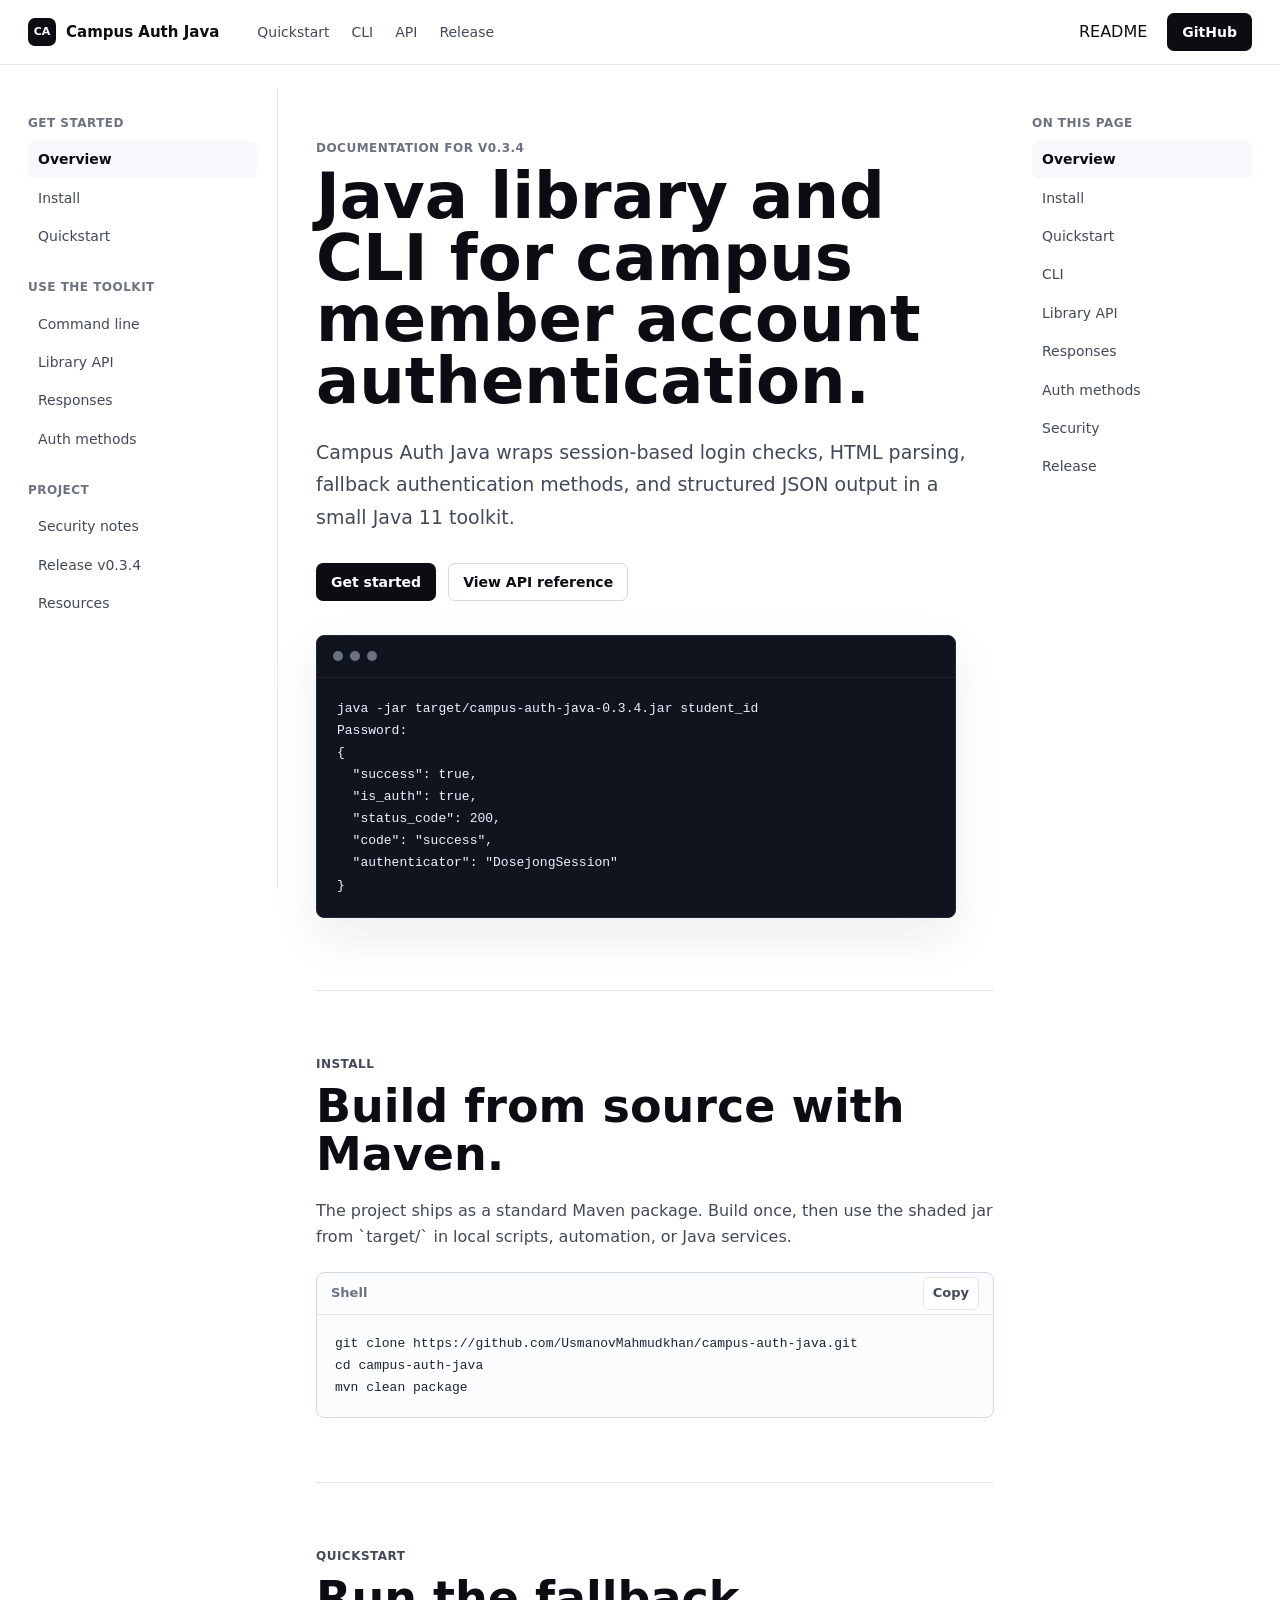
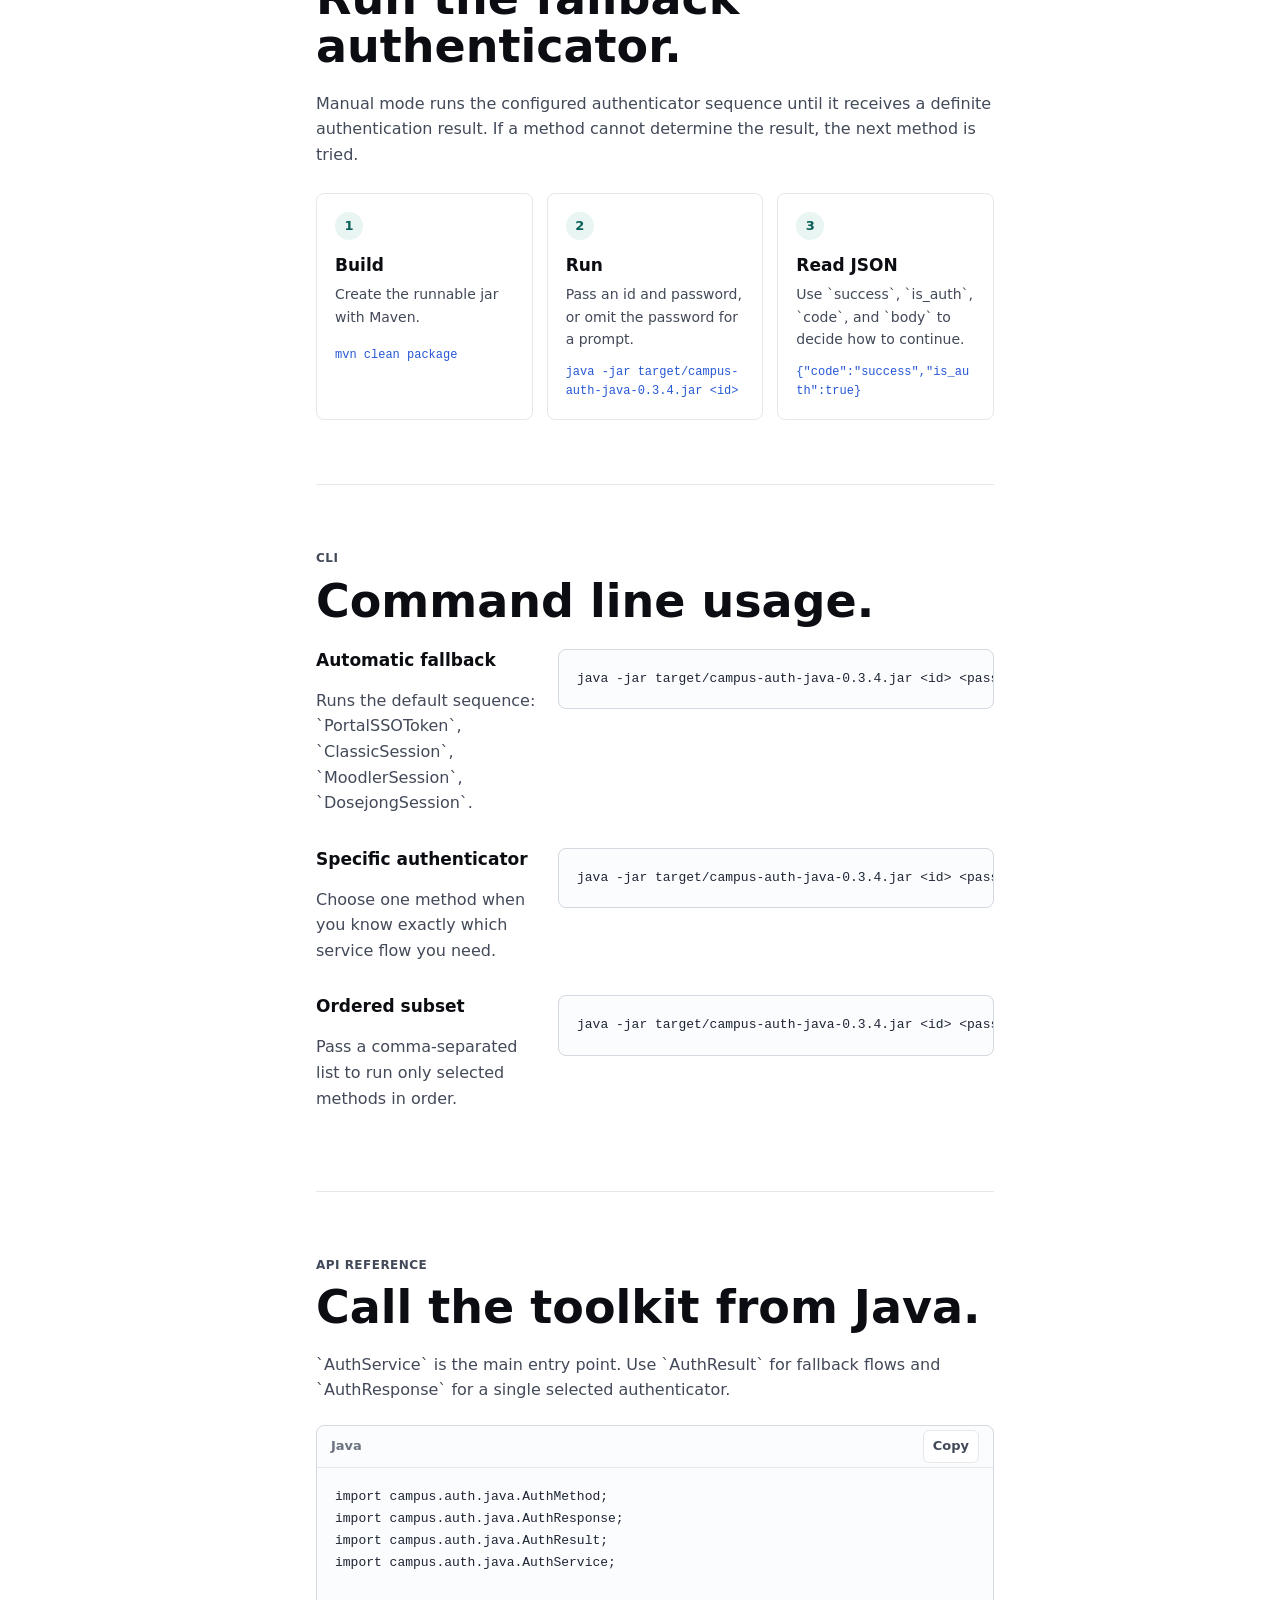
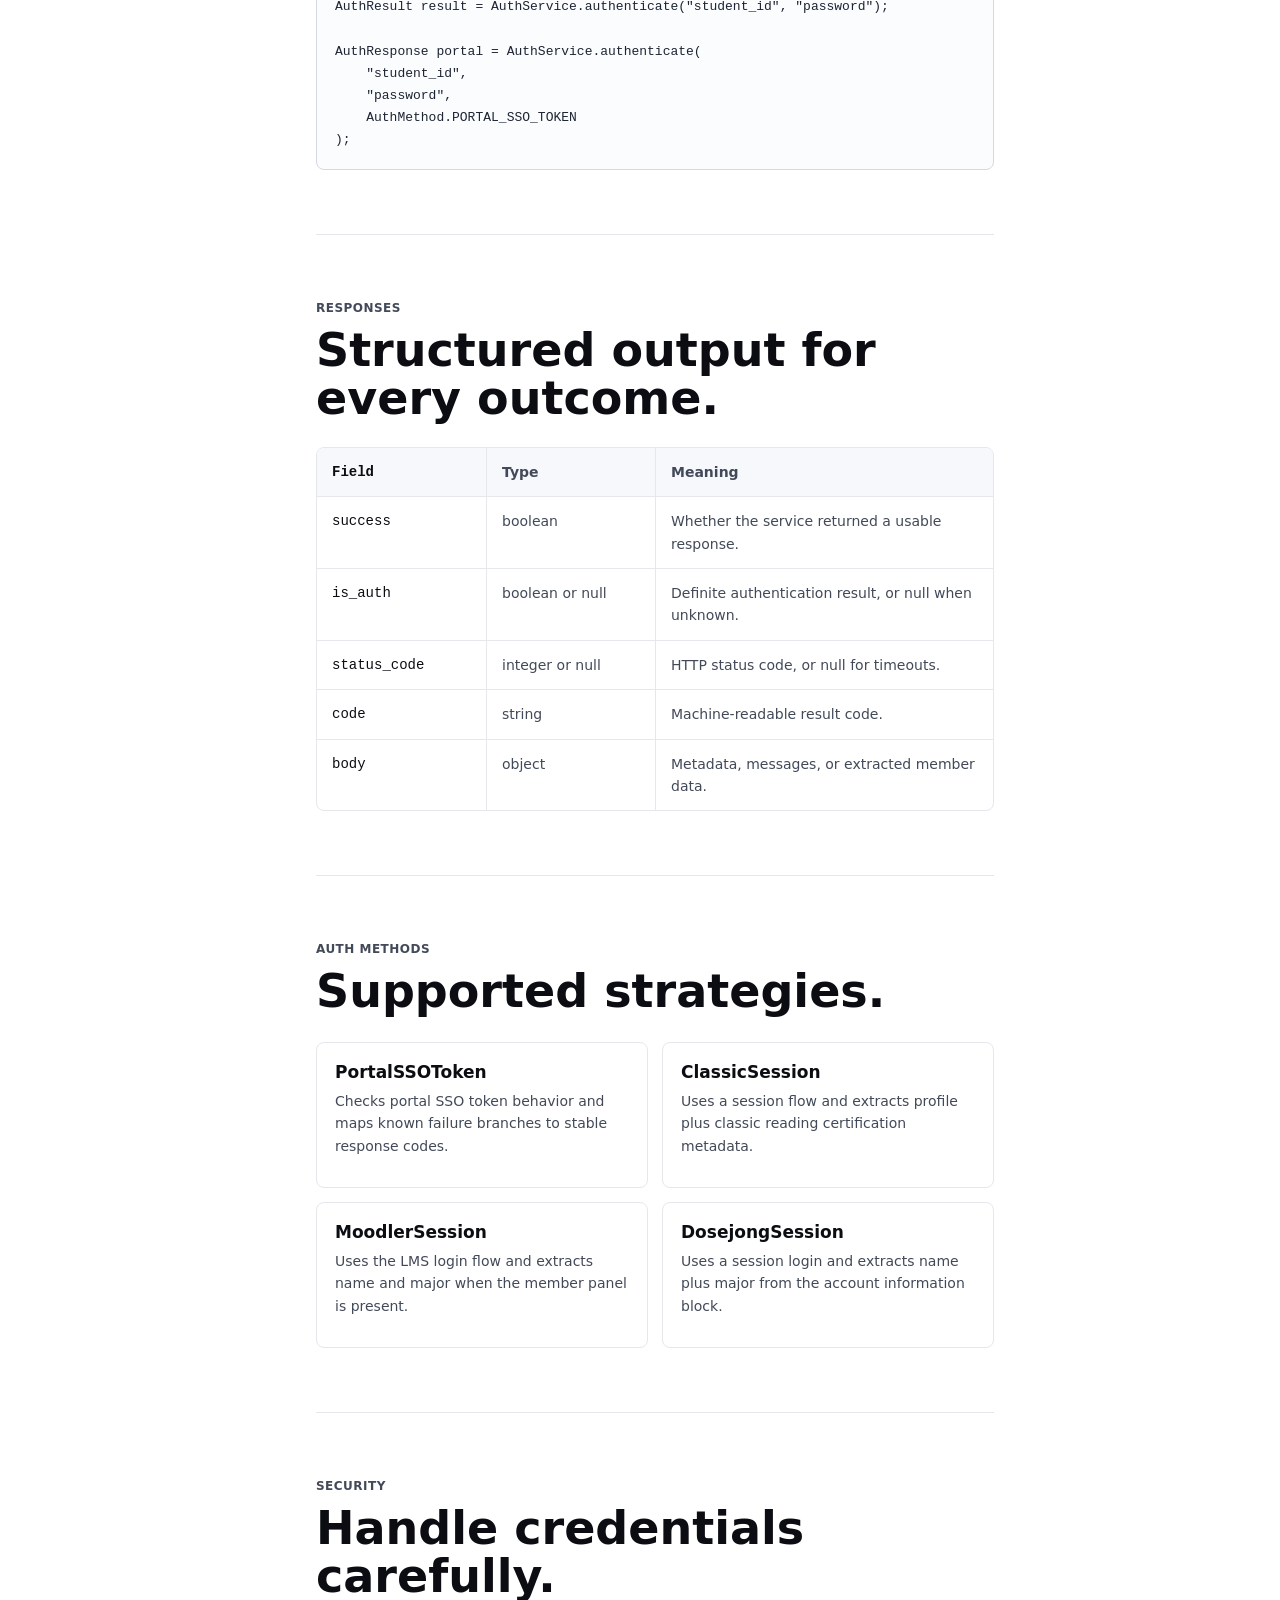
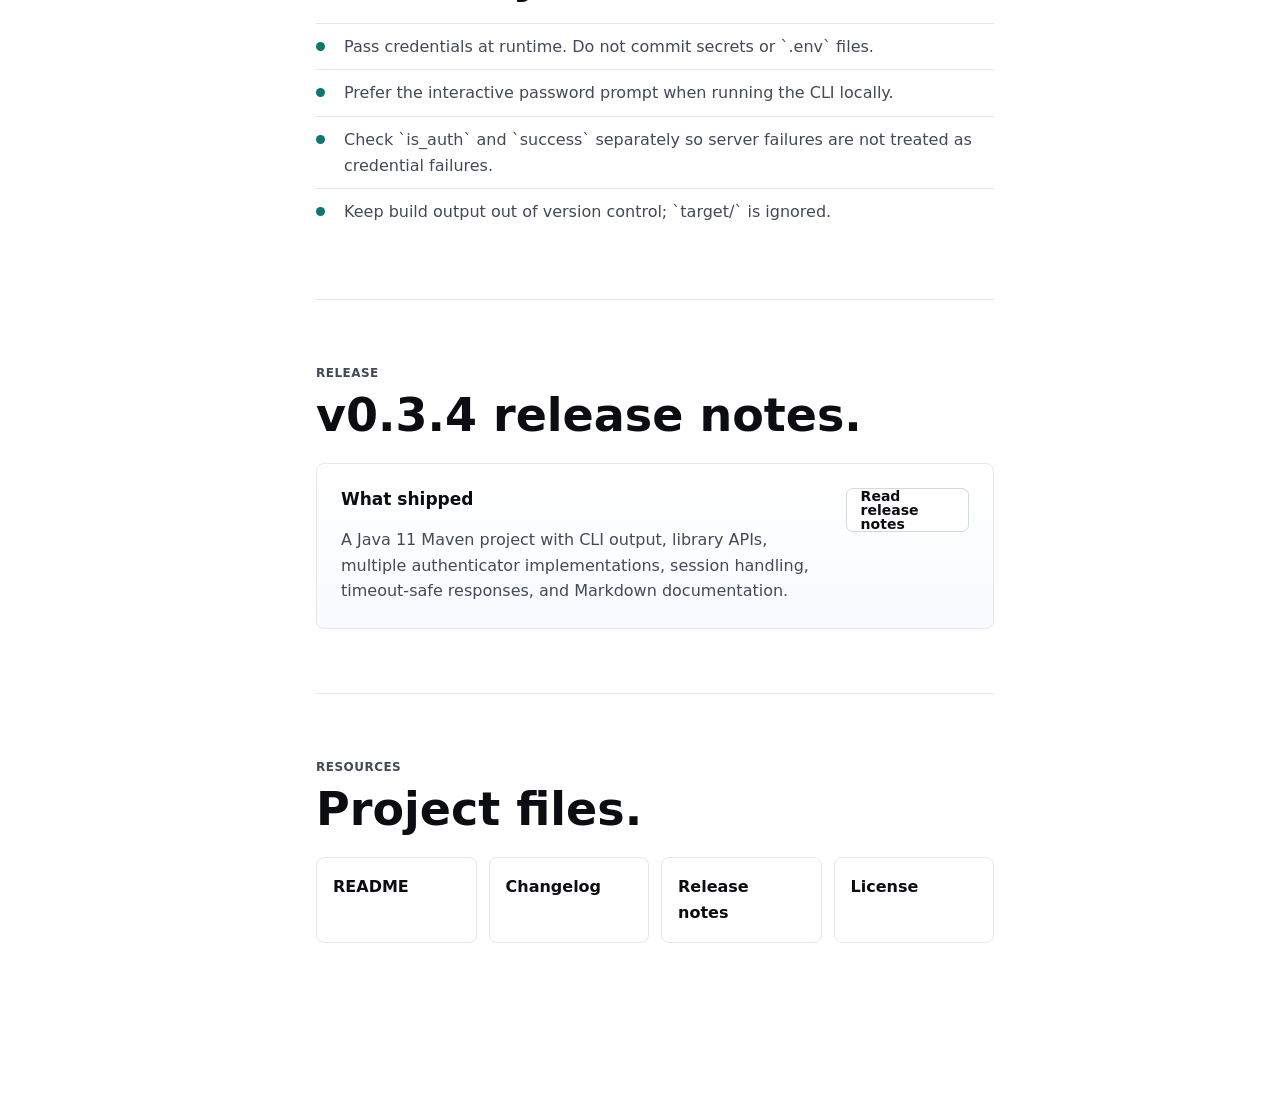
==== docs/index.html @ 99cfa7b7 "Add production documentation website" ====
<!doctype html>
<html lang="en">
  <head>
    <meta charset="utf-8" />
    <meta name="viewport" content="width=device-width, initial-scale=1" />
    <title>Campus Auth Java Documentation</title>
    <meta
      name="description"
      content="Production documentation for Campus Auth Java, a Java library and CLI for campus member account authentication."
    />
    <meta name="theme-color" content="#ffffff" />
    <link rel="icon" href="./assets/favicon.svg" type="image/svg+xml" />
    <link rel="preload" href="./styles.css" as="style" />
    <link rel="stylesheet" href="./styles.css" />
  </head>
  <body>
    <a class="skip-link" href="#main">Skip to content</a>

    <header class="topbar">
      <div class="topbar__inner">
        <a class="brand" href="#overview" aria-label="Campus Auth Java home">
          <span class="brand__mark" aria-hidden="true">CA</span>
          <span class="brand__text">Campus Auth Java</span>
        </a>

        <nav class="topnav" aria-label="Primary navigation">
          <a href="#quickstart">Quickstart</a>
          <a href="#cli">CLI</a>
          <a href="#library-api">API</a>
          <a href="#release">Release</a>
        </nav>

        <div class="topbar__actions">
          <a class="ghost-link" href="../README.md">README</a>
          <a class="button button--dark" href="https://github.com/UsmanovMahmudkhan/campus-auth-java">GitHub</a>
          <button class="menu-button" type="button" aria-expanded="false" aria-controls="sidebar">
            <span></span>
            <span></span>
            <span></span>
            <span class="sr-only">Toggle navigation</span>
          </button>
        </div>
      </div>
    </header>

    <div class="docs-shell">
      <aside class="sidebar" id="sidebar" aria-label="Documentation navigation">
        <div class="sidebar__section">
          <p class="sidebar__label">Get started</p>
          <a href="#overview">Overview</a>
          <a href="#install">Install</a>
          <a href="#quickstart">Quickstart</a>
        </div>
        <div class="sidebar__section">
          <p class="sidebar__label">Use the toolkit</p>
          <a href="#cli">Command line</a>
          <a href="#library-api">Library API</a>
          <a href="#responses">Responses</a>
          <a href="#auth-methods">Auth methods</a>
        </div>
        <div class="sidebar__section">
          <p class="sidebar__label">Project</p>
          <a href="#security">Security notes</a>
          <a href="#release">Release v0.3.4</a>
          <a href="#resources">Resources</a>
        </div>
      </aside>

      <main class="content" id="main">
        <section class="hero-section" id="overview">
          <div class="hero-section__copy">
            <p class="version-line">Documentation for v0.3.4</p>
            <h1>Java library and CLI for campus member account authentication.</h1>
            <p class="lead">
              Campus Auth Java wraps session-based login checks, HTML parsing, fallback authentication
              methods, and structured JSON output in a small Java 11 toolkit.
            </p>
            <div class="hero-section__actions" aria-label="Primary actions">
              <a class="button button--dark" href="#quickstart">Get started</a>
              <a class="button button--light" href="#library-api">View API reference</a>
            </div>
          </div>

          <div class="terminal-preview" aria-label="Example command output">
            <div class="terminal-preview__chrome">
              <span></span>
              <span></span>
              <span></span>
            </div>
            <pre><code>java -jar target/campus-auth-java-0.3.4.jar student_id
Password:
{
  "success": true,
  "is_auth": true,
  "status_code": 200,
  "code": "success",
  "authenticator": "DosejongSession"
}</code></pre>
          </div>
        </section>

        <section class="section" id="install">
          <div class="section__heading">
            <p class="section__kicker">Install</p>
            <h2>Build from source with Maven.</h2>
          </div>
          <p>
            The project ships as a standard Maven package. Build once, then use the shaded jar from
            `target/` in local scripts, automation, or Java services.
          </p>
          <div class="code-block">
            <div class="code-block__header">
              <span>Shell</span>
              <button type="button" data-copy="git clone https://github.com/UsmanovMahmudkhan/campus-auth-java.git&#10;cd campus-auth-java&#10;mvn clean package">Copy</button>
            </div>
            <pre><code>git clone https://github.com/UsmanovMahmudkhan/campus-auth-java.git
cd campus-auth-java
mvn clean package</code></pre>
          </div>
        </section>

        <section class="section" id="quickstart">
          <div class="section__heading">
            <p class="section__kicker">Quickstart</p>
            <h2>Run the fallback authenticator.</h2>
          </div>
          <p>
            Manual mode runs the configured authenticator sequence until it receives a definite
            authentication result. If a method cannot determine the result, the next method is tried.
          </p>
          <div class="steps">
            <article>
              <span>1</span>
              <h3>Build</h3>
              <p>Create the runnable jar with Maven.</p>
              <code>mvn clean package</code>
            </article>
            <article>
              <span>2</span>
              <h3>Run</h3>
              <p>Pass an id and password, or omit the password for a prompt.</p>
              <code>java -jar target/campus-auth-java-0.3.4.jar &lt;id&gt;</code>
            </article>
            <article>
              <span>3</span>
              <h3>Read JSON</h3>
              <p>Use `success`, `is_auth`, `code`, and `body` to decide how to continue.</p>
              <code>{"code":"success","is_auth":true}</code>
            </article>
          </div>
        </section>

        <section class="section" id="cli">
          <div class="section__heading">
            <p class="section__kicker">CLI</p>
            <h2>Command line usage.</h2>
          </div>
          <div class="api-grid">
            <div>
              <h3>Automatic fallback</h3>
              <p>Runs the default sequence: `PortalSSOToken`, `ClassicSession`, `MoodlerSession`, `DosejongSession`.</p>
            </div>
            <div class="code-block code-block--compact">
              <pre><code>java -jar target/campus-auth-java-0.3.4.jar &lt;id&gt; &lt;password&gt;</code></pre>
            </div>
            <div>
              <h3>Specific authenticator</h3>
              <p>Choose one method when you know exactly which service flow you need.</p>
            </div>
            <div class="code-block code-block--compact">
              <pre><code>java -jar target/campus-auth-java-0.3.4.jar &lt;id&gt; &lt;password&gt; PortalSSOToken</code></pre>
            </div>
            <div>
              <h3>Ordered subset</h3>
              <p>Pass a comma-separated list to run only selected methods in order.</p>
            </div>
            <div class="code-block code-block--compact">
              <pre><code>java -jar target/campus-auth-java-0.3.4.jar &lt;id&gt; &lt;password&gt; PortalSSOToken,DosejongSession</code></pre>
            </div>
          </div>
        </section>

        <section class="section" id="library-api">
          <div class="section__heading">
            <p class="section__kicker">API reference</p>
            <h2>Call the toolkit from Java.</h2>
          </div>
          <p>
            `AuthService` is the main entry point. Use `AuthResult` for fallback flows and
            `AuthResponse` for a single selected authenticator.
          </p>
          <div class="code-block">
            <div class="code-block__header">
              <span>Java</span>
              <button type="button" data-copy='import campus.auth.java.AuthMethod;&#10;import campus.auth.java.AuthResponse;&#10;import campus.auth.java.AuthResult;&#10;import campus.auth.java.AuthService;&#10;&#10;AuthResult result = AuthService.authenticate("student_id", "password");&#10;&#10;AuthResponse portal = AuthService.authenticate(&#10;    "student_id",&#10;    "password",&#10;    AuthMethod.PORTAL_SSO_TOKEN&#10;);'>Copy</button>
            </div>
            <pre><code>import campus.auth.java.AuthMethod;
import campus.auth.java.AuthResponse;
import campus.auth.java.AuthResult;
import campus.auth.java.AuthService;

AuthResult result = AuthService.authenticate("student_id", "password");

AuthResponse portal = AuthService.authenticate(
    "student_id",
    "password",
    AuthMethod.PORTAL_SSO_TOKEN
);</code></pre>
          </div>
        </section>

        <section class="section" id="responses">
          <div class="section__heading">
            <p class="section__kicker">Responses</p>
            <h2>Structured output for every outcome.</h2>
          </div>
          <div class="response-table" role="table" aria-label="Response fields">
            <div role="row">
              <span role="columnheader">Field</span>
              <span role="columnheader">Type</span>
              <span role="columnheader">Meaning</span>
            </div>
            <div role="row">
              <span role="cell">success</span>
              <span role="cell">boolean</span>
              <span role="cell">Whether the service returned a usable response.</span>
            </div>
            <div role="row">
              <span role="cell">is_auth</span>
              <span role="cell">boolean or null</span>
              <span role="cell">Definite authentication result, or null when unknown.</span>
            </div>
            <div role="row">
              <span role="cell">status_code</span>
              <span role="cell">integer or null</span>
              <span role="cell">HTTP status code, or null for timeouts.</span>
            </div>
            <div role="row">
              <span role="cell">code</span>
              <span role="cell">string</span>
              <span role="cell">Machine-readable result code.</span>
            </div>
            <div role="row">
              <span role="cell">body</span>
              <span role="cell">object</span>
              <span role="cell">Metadata, messages, or extracted member data.</span>
            </div>
          </div>
        </section>

        <section class="section" id="auth-methods">
          <div class="section__heading">
            <p class="section__kicker">Auth methods</p>
            <h2>Supported strategies.</h2>
          </div>
          <div class="method-list">
            <article>
              <h3>PortalSSOToken</h3>
              <p>Checks portal SSO token behavior and maps known failure branches to stable response codes.</p>
            </article>
            <article>
              <h3>ClassicSession</h3>
              <p>Uses a session flow and extracts profile plus classic reading certification metadata.</p>
            </article>
            <article>
              <h3>MoodlerSession</h3>
              <p>Uses the LMS login flow and extracts name and major when the member panel is present.</p>
            </article>
            <article>
              <h3>DosejongSession</h3>
              <p>Uses a session login and extracts name plus major from the account information block.</p>
            </article>
          </div>
        </section>

        <section class="section" id="security">
          <div class="section__heading">
            <p class="section__kicker">Security</p>
            <h2>Handle credentials carefully.</h2>
          </div>
          <ul class="check-list">
            <li>Pass credentials at runtime. Do not commit secrets or `.env` files.</li>
            <li>Prefer the interactive password prompt when running the CLI locally.</li>
            <li>Check `is_auth` and `success` separately so server failures are not treated as credential failures.</li>
            <li>Keep build output out of version control; `target/` is ignored.</li>
          </ul>
        </section>

        <section class="section" id="release">
          <div class="section__heading">
            <p class="section__kicker">Release</p>
            <h2>v0.3.4 release notes.</h2>
          </div>
          <div class="release-panel">
            <div>
              <h3>What shipped</h3>
              <p>
                A Java 11 Maven project with CLI output, library APIs, multiple authenticator
                implementations, session handling, timeout-safe responses, and Markdown documentation.
              </p>
            </div>
            <a class="button button--light" href="../RELEASE_NOTES.md">Read release notes</a>
          </div>
        </section>

        <section class="section section--last" id="resources">
          <div class="section__heading">
            <p class="section__kicker">Resources</p>
            <h2>Project files.</h2>
          </div>
          <div class="resource-links">
            <a href="../README.md">README</a>
            <a href="../CHANGELOG.md">Changelog</a>
            <a href="../RELEASE_NOTES.md">Release notes</a>
            <a href="../LICENSE">License</a>
          </div>
        </section>
      </main>

      <aside class="toc" aria-label="On this page">
        <p>On this page</p>
        <a href="#overview">Overview</a>
        <a href="#install">Install</a>
        <a href="#quickstart">Quickstart</a>
        <a href="#cli">CLI</a>
        <a href="#library-api">Library API</a>
        <a href="#responses">Responses</a>
        <a href="#auth-methods">Auth methods</a>
        <a href="#security">Security</a>
        <a href="#release">Release</a>
      </aside>
    </div>

    <script src="./app.js" defer></script>
  </body>
</html>
---- docs/styles.css ----
:root {
  --bg: #ffffff;
  --surface: #ffffff;
  --surface-muted: #f7f8fb;
  --ink: #0b0d12;
  --ink-soft: #424958;
  --ink-muted: #6c7280;
  --line: #e5e7eb;
  --line-strong: #d4d8e0;
  --accent: #0f766e;
  --accent-strong: #0b5f59;
  --blue: #2557d6;
  --code-bg: #10141f;
  --code-ink: #eef3ff;
  --radius: 8px;
  --shadow: 0 18px 50px rgba(16, 24, 40, 0.08);
  --max: 1440px;
  color-scheme: light;
}

* {
  box-sizing: border-box;
}

html {
  scroll-behavior: smooth;
}

body {
  margin: 0;
  background: var(--bg);
  color: var(--ink);
  font-family: Inter, ui-sans-serif, system-ui, -apple-system, BlinkMacSystemFont, "Segoe UI", sans-serif;
  font-size: 16px;
  line-height: 1.6;
  text-rendering: optimizeLegibility;
}

a {
  color: inherit;
  text-decoration: none;
}

code,
pre {
  font-family: "SFMono-Regular", Consolas, "Liberation Mono", Menlo, monospace;
}

.skip-link {
  position: fixed;
  left: 16px;
  top: -48px;
  z-index: 100;
  background: var(--ink);
  color: #fff;
  padding: 8px 12px;
  border-radius: 6px;
  transition: top 0.2s ease;
}

.skip-link:focus {
  top: 16px;
}

.sr-only {
  position: absolute;
  width: 1px;
  height: 1px;
  padding: 0;
  margin: -1px;
  overflow: hidden;
  clip: rect(0, 0, 0, 0);
  white-space: nowrap;
  border: 0;
}

.topbar {
  position: sticky;
  top: 0;
  z-index: 30;
  background: rgba(255, 255, 255, 0.92);
  border-bottom: 1px solid var(--line);
  backdrop-filter: blur(18px);
}

.topbar__inner {
  max-width: var(--max);
  min-height: 64px;
  margin: 0 auto;
  padding: 0 28px;
  display: flex;
  align-items: center;
  gap: 28px;
}

.brand {
  display: inline-flex;
  align-items: center;
  gap: 10px;
  min-width: max-content;
  font-weight: 650;
}

.brand__mark {
  display: grid;
  place-items: center;
  width: 28px;
  height: 28px;
  border-radius: 7px;
  background: var(--ink);
  color: #fff;
  font-size: 11px;
  font-weight: 760;
}

.brand__text {
  font-size: 15px;
}

.topnav {
  display: flex;
  align-items: center;
  gap: 2px;
  color: var(--ink-soft);
  font-size: 14px;
  flex: 1;
}

.topnav a,
.ghost-link {
  padding: 8px 10px;
  border-radius: 7px;
}

.topnav a:hover,
.ghost-link:hover,
.sidebar a:hover,
.toc a:hover {
  background: var(--surface-muted);
  color: var(--ink);
}

.topbar__actions {
  display: inline-flex;
  align-items: center;
  gap: 10px;
}

.button {
  display: inline-flex;
  align-items: center;
  justify-content: center;
  min-height: 38px;
  padding: 0 14px;
  border: 1px solid transparent;
  border-radius: 7px;
  font-size: 14px;
  font-weight: 620;
  line-height: 1;
  transition: transform 0.15s ease, border-color 0.15s ease, background 0.15s ease;
}

.button:hover {
  transform: translateY(-1px);
}

.button--dark {
  background: var(--ink);
  color: #fff;
}

.button--light {
  background: #fff;
  color: var(--ink);
  border-color: var(--line-strong);
}

.menu-button {
  display: none;
  width: 38px;
  height: 38px;
  border: 1px solid var(--line);
  border-radius: 7px;
  background: #fff;
  padding: 9px;
}

.menu-button span:not(.sr-only) {
  display: block;
  height: 2px;
  margin: 4px 0;
  background: var(--ink);
  border-radius: 2px;
}

.docs-shell {
  max-width: var(--max);
  margin: 0 auto;
  display: grid;
  grid-template-columns: 250px minmax(0, 1fr) 220px;
  gap: 38px;
  padding: 0 28px;
}

.sidebar,
.toc {
  position: sticky;
  top: 88px;
  height: calc(100vh - 100px);
  overflow: auto;
  padding: 26px 0;
}

.sidebar {
  border-right: 1px solid var(--line);
}

.sidebar__section {
  padding: 0 20px 22px 0;
}

.sidebar__label,
.toc p,
.section__kicker,
.version-line {
  margin: 0 0 8px;
  color: var(--ink-muted);
  font-size: 12px;
  font-weight: 720;
  text-transform: uppercase;
  letter-spacing: 0.04em;
}

.sidebar a,
.toc a {
  display: block;
  margin: 2px 0;
  padding: 7px 10px;
  color: var(--ink-soft);
  border-radius: 7px;
  font-size: 14px;
}

.sidebar a.is-active,
.toc a.is-active {
  color: var(--ink);
  background: var(--surface-muted);
  font-weight: 620;
}

.content {
  min-width: 0;
  padding: 56px 0 96px;
}

.hero-section {
  display: grid;
  grid-template-columns: minmax(0, 1fr);
  gap: 34px;
  padding: 18px 0 72px;
  border-bottom: 1px solid var(--line);
}

.hero-section h1 {
  max-width: 780px;
  margin: 0;
  font-size: clamp(44px, 5vw, 68px);
  line-height: 0.96;
  letter-spacing: 0;
  font-weight: 760;
}

.lead {
  max-width: 680px;
  margin: 24px 0 0;
  color: var(--ink-soft);
  font-size: 19px;
  line-height: 1.7;
}

.hero-section__actions {
  display: flex;
  flex-wrap: wrap;
  gap: 12px;
  margin-top: 30px;
}

.terminal-preview {
  max-width: 640px;
  min-width: 0;
  border: 1px solid #1f2937;
  border-radius: var(--radius);
  overflow: hidden;
  background: var(--code-bg);
  box-shadow: var(--shadow);
}

.terminal-preview__chrome {
  height: 42px;
  display: flex;
  align-items: center;
  gap: 7px;
  padding: 0 16px;
  border-bottom: 1px solid rgba(255, 255, 255, 0.08);
}

.terminal-preview__chrome span {
  width: 10px;
  height: 10px;
  border-radius: 50%;
  background: #6b7280;
}

.terminal-preview pre,
.code-block pre {
  margin: 0;
  overflow-x: auto;
}

.terminal-preview code {
  display: block;
  padding: 20px;
  color: var(--code-ink);
  font-size: 13px;
  line-height: 1.7;
  white-space: pre-wrap;
  overflow-wrap: anywhere;
}

.section {
  padding: 64px 0;
  border-bottom: 1px solid var(--line);
}

.section--last {
  border-bottom: 0;
}

.section__heading {
  max-width: 760px;
  margin-bottom: 20px;
}

.section h2 {
  margin: 0;
  font-size: clamp(30px, 4vw, 46px);
  line-height: 1.05;
  letter-spacing: 0;
  font-weight: 740;
}

.section h3 {
  margin: 0 0 6px;
  color: var(--ink);
  font-size: 17px;
  line-height: 1.35;
}

.section p {
  max-width: 780px;
  color: var(--ink-soft);
}

.code-block {
  margin-top: 22px;
  border: 1px solid var(--line-strong);
  border-radius: var(--radius);
  overflow: hidden;
  background: #fbfcfe;
}

.code-block__header {
  display: flex;
  align-items: center;
  justify-content: space-between;
  min-height: 42px;
  padding: 0 14px;
  border-bottom: 1px solid var(--line);
  color: var(--ink-muted);
  font-size: 13px;
  font-weight: 620;
}

.code-block button {
  border: 1px solid var(--line);
  background: #fff;
  border-radius: 6px;
  color: var(--ink-soft);
  padding: 5px 9px;
  font: inherit;
  cursor: pointer;
}

.code-block code {
  display: block;
  padding: 18px;
  color: #1d2433;
  font-size: 13px;
  line-height: 1.7;
}

.code-block--compact {
  margin: 0;
}

.steps,
.method-list {
  display: grid;
  grid-template-columns: repeat(3, minmax(0, 1fr));
  gap: 14px;
  margin-top: 26px;
}

.steps article,
.method-list article {
  border: 1px solid var(--line);
  border-radius: var(--radius);
  padding: 18px;
  background: var(--surface);
}

.steps span {
  display: grid;
  place-items: center;
  width: 28px;
  height: 28px;
  margin-bottom: 14px;
  border-radius: 50%;
  background: #e8f5f3;
  color: var(--accent-strong);
  font-weight: 760;
  font-size: 13px;
}

.steps p,
.method-list p {
  margin: 0 0 12px;
  font-size: 14px;
}

.steps code {
  display: inline-block;
  max-width: 100%;
  overflow-wrap: anywhere;
  color: var(--blue);
  font-size: 12px;
}

.api-grid {
  display: grid;
  grid-template-columns: minmax(220px, 0.45fr) minmax(0, 1fr);
  gap: 16px 22px;
  margin-top: 24px;
  align-items: start;
}

.api-grid > div {
  min-width: 0;
}

.response-table {
  margin-top: 24px;
  border: 1px solid var(--line);
  border-radius: var(--radius);
  overflow: hidden;
}

.response-table [role="row"] {
  display: grid;
  grid-template-columns: 0.8fr 0.8fr 1.6fr;
  border-top: 1px solid var(--line);
}

.response-table [role="row"]:first-child {
  border-top: 0;
  background: var(--surface-muted);
  color: var(--ink);
  font-weight: 700;
}

.response-table span {
  min-width: 0;
  padding: 13px 15px;
  color: var(--ink-soft);
  font-size: 14px;
  border-left: 1px solid var(--line);
}

.response-table span:first-child {
  border-left: 0;
  color: var(--ink);
  font-family: "SFMono-Regular", Consolas, "Liberation Mono", Menlo, monospace;
}

.method-list {
  grid-template-columns: repeat(2, minmax(0, 1fr));
}

.check-list {
  padding: 0;
  margin: 22px 0 0;
  list-style: none;
}

.check-list li {
  position: relative;
  padding: 10px 0 10px 28px;
  color: var(--ink-soft);
  border-top: 1px solid var(--line);
}

.check-list li::before {
  content: "";
  position: absolute;
  left: 0;
  top: 18px;
  width: 9px;
  height: 9px;
  border-radius: 50%;
  background: var(--accent);
}

.release-panel {
  display: flex;
  align-items: flex-start;
  justify-content: space-between;
  gap: 24px;
  margin-top: 24px;
  padding: 24px;
  border: 1px solid var(--line);
  border-radius: var(--radius);
  background: linear-gradient(180deg, #ffffff 0%, #f8fbff 100%);
}

.release-panel p {
  margin-bottom: 0;
}

.resource-links {
  display: grid;
  grid-template-columns: repeat(4, minmax(0, 1fr));
  gap: 12px;
  margin-top: 24px;
}

.resource-links a {
  padding: 16px;
  border: 1px solid var(--line);
  border-radius: var(--radius);
  color: var(--ink);
  font-weight: 620;
}

.resource-links a:hover {
  border-color: var(--line-strong);
  box-shadow: var(--shadow);
}

@media (max-width: 1180px) {
  .docs-shell {
    grid-template-columns: 220px minmax(0, 1fr);
  }

  .toc {
    display: none;
  }

  .hero-section {
    grid-template-columns: 1fr;
  }
}

@media (max-width: 860px) {
  .topbar__inner {
    padding: 0 18px;
  }

  .topnav,
  .ghost-link {
    display: none;
  }

  .menu-button {
    display: inline-block;
  }

  .docs-shell {
    display: block;
    padding: 0 18px;
  }

  .sidebar {
    position: fixed;
    inset: 65px 0 auto 0;
    z-index: 20;
    display: none;
    height: auto;
    max-height: calc(100vh - 65px);
    padding: 18px;
    background: #fff;
    border-right: 0;
    border-bottom: 1px solid var(--line);
    box-shadow: var(--shadow);
  }

  .sidebar.is-open {
    display: block;
  }

  .sidebar__section {
    padding-right: 0;
  }

  .content {
    padding-top: 36px;
  }

  .hero-section {
    padding-bottom: 48px;
  }

  .hero-section h1 {
    font-size: 42px;
  }

  .lead {
    font-size: 17px;
  }

  .steps,
  .method-list,
  .api-grid,
  .resource-links {
    grid-template-columns: 1fr;
  }

  .response-table {
    border-radius: 0;
    border-left: 0;
    border-right: 0;
  }

  .response-table [role="row"] {
    grid-template-columns: 1fr;
  }

  .response-table span {
    border-left: 0;
    border-top: 1px solid var(--line);
  }

  .response-table span:first-child {
    border-top: 0;
  }

  .release-panel {
    display: block;
  }

  .release-panel .button {
    margin-top: 18px;
  }
}

@media (prefers-reduced-motion: reduce) {
  *,
  *::before,
  *::after {
    scroll-behavior: auto !important;
    transition-duration: 0.01ms !important;
    animation-duration: 0.01ms !important;
  }
}
---- docs/styles.css ----
:root {
  --bg: #ffffff;
  --surface: #ffffff;
  --surface-muted: #f7f8fb;
  --ink: #0b0d12;
  --ink-soft: #424958;
  --ink-muted: #6c7280;
  --line: #e5e7eb;
  --line-strong: #d4d8e0;
  --accent: #0f766e;
  --accent-strong: #0b5f59;
  --blue: #2557d6;
  --code-bg: #10141f;
  --code-ink: #eef3ff;
  --radius: 8px;
  --shadow: 0 18px 50px rgba(16, 24, 40, 0.08);
  --max: 1440px;
  color-scheme: light;
}

* {
  box-sizing: border-box;
}

html {
  scroll-behavior: smooth;
}

body {
  margin: 0;
  background: var(--bg);
  color: var(--ink);
  font-family: Inter, ui-sans-serif, system-ui, -apple-system, BlinkMacSystemFont, "Segoe UI", sans-serif;
  font-size: 16px;
  line-height: 1.6;
  text-rendering: optimizeLegibility;
}

a {
  color: inherit;
  text-decoration: none;
}

code,
pre {
  font-family: "SFMono-Regular", Consolas, "Liberation Mono", Menlo, monospace;
}

.skip-link {
  position: fixed;
  left: 16px;
  top: -48px;
  z-index: 100;
  background: var(--ink);
  color: #fff;
  padding: 8px 12px;
  border-radius: 6px;
  transition: top 0.2s ease;
}

.skip-link:focus {
  top: 16px;
}

.sr-only {
  position: absolute;
  width: 1px;
  height: 1px;
  padding: 0;
  margin: -1px;
  overflow: hidden;
  clip: rect(0, 0, 0, 0);
  white-space: nowrap;
  border: 0;
}

.topbar {
  position: sticky;
  top: 0;
  z-index: 30;
  background: rgba(255, 255, 255, 0.92);
  border-bottom: 1px solid var(--line);
  backdrop-filter: blur(18px);
}

.topbar__inner {
  max-width: var(--max);
  min-height: 64px;
  margin: 0 auto;
  padding: 0 28px;
  display: flex;
  align-items: center;
  gap: 28px;
}

.brand {
  display: inline-flex;
  align-items: center;
  gap: 10px;
  min-width: max-content;
  font-weight: 650;
}

.brand__mark {
  display: grid;
  place-items: center;
  width: 28px;
  height: 28px;
  border-radius: 7px;
  background: var(--ink);
  color: #fff;
  font-size: 11px;
  font-weight: 760;
}

.brand__text {
  font-size: 15px;
}

.topnav {
  display: flex;
  align-items: center;
  gap: 2px;
  color: var(--ink-soft);
  font-size: 14px;
  flex: 1;
}

.topnav a,
.ghost-link {
  padding: 8px 10px;
  border-radius: 7px;
}

.topnav a:hover,
.ghost-link:hover,
.sidebar a:hover,
.toc a:hover {
  background: var(--surface-muted);
  color: var(--ink);
}

.topbar__actions {
  display: inline-flex;
  align-items: center;
  gap: 10px;
}

.button {
  display: inline-flex;
  align-items: center;
  justify-content: center;
  min-height: 38px;
  padding: 0 14px;
  border: 1px solid transparent;
  border-radius: 7px;
  font-size: 14px;
  font-weight: 620;
  line-height: 1;
  transition: transform 0.15s ease, border-color 0.15s ease, background 0.15s ease;
}

.button:hover {
  transform: translateY(-1px);
}

.button--dark {
  background: var(--ink);
  color: #fff;
}

.button--light {
  background: #fff;
  color: var(--ink);
  border-color: var(--line-strong);
}

.menu-button {
  display: none;
  width: 38px;
  height: 38px;
  border: 1px solid var(--line);
  border-radius: 7px;
  background: #fff;
  padding: 9px;
}

.menu-button span:not(.sr-only) {
  display: block;
  height: 2px;
  margin: 4px 0;
  background: var(--ink);
  border-radius: 2px;
}

.docs-shell {
  max-width: var(--max);
  margin: 0 auto;
  display: grid;
  grid-template-columns: 250px minmax(0, 1fr) 220px;
  gap: 38px;
  padding: 0 28px;
}

.sidebar,
.toc {
  position: sticky;
  top: 88px;
  height: calc(100vh - 100px);
  overflow: auto;
  padding: 26px 0;
}

.sidebar {
  border-right: 1px solid var(--line);
}

.sidebar__section {
  padding: 0 20px 22px 0;
}

.sidebar__label,
.toc p,
.section__kicker,
.version-line {
  margin: 0 0 8px;
  color: var(--ink-muted);
  font-size: 12px;
  font-weight: 720;
  text-transform: uppercase;
  letter-spacing: 0.04em;
}

.sidebar a,
.toc a {
  display: block;
  margin: 2px 0;
  padding: 7px 10px;
  color: var(--ink-soft);
  border-radius: 7px;
  font-size: 14px;
}

.sidebar a.is-active,
.toc a.is-active {
  color: var(--ink);
  background: var(--surface-muted);
  font-weight: 620;
}

.content {
  min-width: 0;
  padding: 56px 0 96px;
}

.hero-section {
  display: grid;
  grid-template-columns: minmax(0, 1fr);
  gap: 34px;
  padding: 18px 0 72px;
  border-bottom: 1px solid var(--line);
}

.hero-section h1 {
  max-width: 780px;
  margin: 0;
  font-size: clamp(44px, 5vw, 68px);
  line-height: 0.96;
  letter-spacing: 0;
  font-weight: 760;
}

.lead {
  max-width: 680px;
  margin: 24px 0 0;
  color: var(--ink-soft);
  font-size: 19px;
  line-height: 1.7;
}

.hero-section__actions {
  display: flex;
  flex-wrap: wrap;
  gap: 12px;
  margin-top: 30px;
}

.terminal-preview {
  max-width: 640px;
  min-width: 0;
  border: 1px solid #1f2937;
  border-radius: var(--radius);
  overflow: hidden;
  background: var(--code-bg);
  box-shadow: var(--shadow);
}

.terminal-preview__chrome {
  height: 42px;
  display: flex;
  align-items: center;
  gap: 7px;
  padding: 0 16px;
  border-bottom: 1px solid rgba(255, 255, 255, 0.08);
}

.terminal-preview__chrome span {
  width: 10px;
  height: 10px;
  border-radius: 50%;
  background: #6b7280;
}

.terminal-preview pre,
.code-block pre {
  margin: 0;
  overflow-x: auto;
}

.terminal-preview code {
  display: block;
  padding: 20px;
  color: var(--code-ink);
  font-size: 13px;
  line-height: 1.7;
  white-space: pre-wrap;
  overflow-wrap: anywhere;
}

.section {
  padding: 64px 0;
  border-bottom: 1px solid var(--line);
}

.section--last {
  border-bottom: 0;
}

.section__heading {
  max-width: 760px;
  margin-bottom: 20px;
}

.section h2 {
  margin: 0;
  font-size: clamp(30px, 4vw, 46px);
  line-height: 1.05;
  letter-spacing: 0;
  font-weight: 740;
}

.section h3 {
  margin: 0 0 6px;
  color: var(--ink);
  font-size: 17px;
  line-height: 1.35;
}

.section p {
  max-width: 780px;
  color: var(--ink-soft);
}

.code-block {
  margin-top: 22px;
  border: 1px solid var(--line-strong);
  border-radius: var(--radius);
  overflow: hidden;
  background: #fbfcfe;
}

.code-block__header {
  display: flex;
  align-items: center;
  justify-content: space-between;
  min-height: 42px;
  padding: 0 14px;
  border-bottom: 1px solid var(--line);
  color: var(--ink-muted);
  font-size: 13px;
  font-weight: 620;
}

.code-block button {
  border: 1px solid var(--line);
  background: #fff;
  border-radius: 6px;
  color: var(--ink-soft);
  padding: 5px 9px;
  font: inherit;
  cursor: pointer;
}

.code-block code {
  display: block;
  padding: 18px;
  color: #1d2433;
  font-size: 13px;
  line-height: 1.7;
}

.code-block--compact {
  margin: 0;
}

.steps,
.method-list {
  display: grid;
  grid-template-columns: repeat(3, minmax(0, 1fr));
  gap: 14px;
  margin-top: 26px;
}

.steps article,
.method-list article {
  border: 1px solid var(--line);
  border-radius: var(--radius);
  padding: 18px;
  background: var(--surface);
}

.steps span {
  display: grid;
  place-items: center;
  width: 28px;
  height: 28px;
  margin-bottom: 14px;
  border-radius: 50%;
  background: #e8f5f3;
  color: var(--accent-strong);
  font-weight: 760;
  font-size: 13px;
}

.steps p,
.method-list p {
  margin: 0 0 12px;
  font-size: 14px;
}

.steps code {
  display: inline-block;
  max-width: 100%;
  overflow-wrap: anywhere;
  color: var(--blue);
  font-size: 12px;
}

.api-grid {
  display: grid;
  grid-template-columns: minmax(220px, 0.45fr) minmax(0, 1fr);
  gap: 16px 22px;
  margin-top: 24px;
  align-items: start;
}

.api-grid > div {
  min-width: 0;
}

.response-table {
  margin-top: 24px;
  border: 1px solid var(--line);
  border-radius: var(--radius);
  overflow: hidden;
}

.response-table [role="row"] {
  display: grid;
  grid-template-columns: 0.8fr 0.8fr 1.6fr;
  border-top: 1px solid var(--line);
}

.response-table [role="row"]:first-child {
  border-top: 0;
  background: var(--surface-muted);
  color: var(--ink);
  font-weight: 700;
}

.response-table span {
  min-width: 0;
  padding: 13px 15px;
  color: var(--ink-soft);
  font-size: 14px;
  border-left: 1px solid var(--line);
}

.response-table span:first-child {
  border-left: 0;
  color: var(--ink);
  font-family: "SFMono-Regular", Consolas, "Liberation Mono", Menlo, monospace;
}

.method-list {
  grid-template-columns: repeat(2, minmax(0, 1fr));
}

.check-list {
  padding: 0;
  margin: 22px 0 0;
  list-style: none;
}

.check-list li {
  position: relative;
  padding: 10px 0 10px 28px;
  color: var(--ink-soft);
  border-top: 1px solid var(--line);
}

.check-list li::before {
  content: "";
  position: absolute;
  left: 0;
  top: 18px;
  width: 9px;
  height: 9px;
  border-radius: 50%;
  background: var(--accent);
}

.release-panel {
  display: flex;
  align-items: flex-start;
  justify-content: space-between;
  gap: 24px;
  margin-top: 24px;
  padding: 24px;
  border: 1px solid var(--line);
  border-radius: var(--radius);
  background: linear-gradient(180deg, #ffffff 0%, #f8fbff 100%);
}

.release-panel p {
  margin-bottom: 0;
}

.resource-links {
  display: grid;
  grid-template-columns: repeat(4, minmax(0, 1fr));
  gap: 12px;
  margin-top: 24px;
}

.resource-links a {
  padding: 16px;
  border: 1px solid var(--line);
  border-radius: var(--radius);
  color: var(--ink);
  font-weight: 620;
}

.resource-links a:hover {
  border-color: var(--line-strong);
  box-shadow: var(--shadow);
}

@media (max-width: 1180px) {
  .docs-shell {
    grid-template-columns: 220px minmax(0, 1fr);
  }

  .toc {
    display: none;
  }

  .hero-section {
    grid-template-columns: 1fr;
  }
}

@media (max-width: 860px) {
  .topbar__inner {
    padding: 0 18px;
  }

  .topnav,
  .ghost-link {
    display: none;
  }

  .menu-button {
    display: inline-block;
  }

  .docs-shell {
    display: block;
    padding: 0 18px;
  }

  .sidebar {
    position: fixed;
    inset: 65px 0 auto 0;
    z-index: 20;
    display: none;
    height: auto;
    max-height: calc(100vh - 65px);
    padding: 18px;
    background: #fff;
    border-right: 0;
    border-bottom: 1px solid var(--line);
    box-shadow: var(--shadow);
  }

  .sidebar.is-open {
    display: block;
  }

  .sidebar__section {
    padding-right: 0;
  }

  .content {
    padding-top: 36px;
  }

  .hero-section {
    padding-bottom: 48px;
  }

  .hero-section h1 {
    font-size: 42px;
  }

  .lead {
    font-size: 17px;
  }

  .steps,
  .method-list,
  .api-grid,
  .resource-links {
    grid-template-columns: 1fr;
  }

  .response-table {
    border-radius: 0;
    border-left: 0;
    border-right: 0;
  }

  .response-table [role="row"] {
    grid-template-columns: 1fr;
  }

  .response-table span {
    border-left: 0;
    border-top: 1px solid var(--line);
  }

  .response-table span:first-child {
    border-top: 0;
  }

  .release-panel {
    display: block;
  }

  .release-panel .button {
    margin-top: 18px;
  }
}

@media (prefers-reduced-motion: reduce) {
  *,
  *::before,
  *::after {
    scroll-behavior: auto !important;
    transition-duration: 0.01ms !important;
    animation-duration: 0.01ms !important;
  }
}
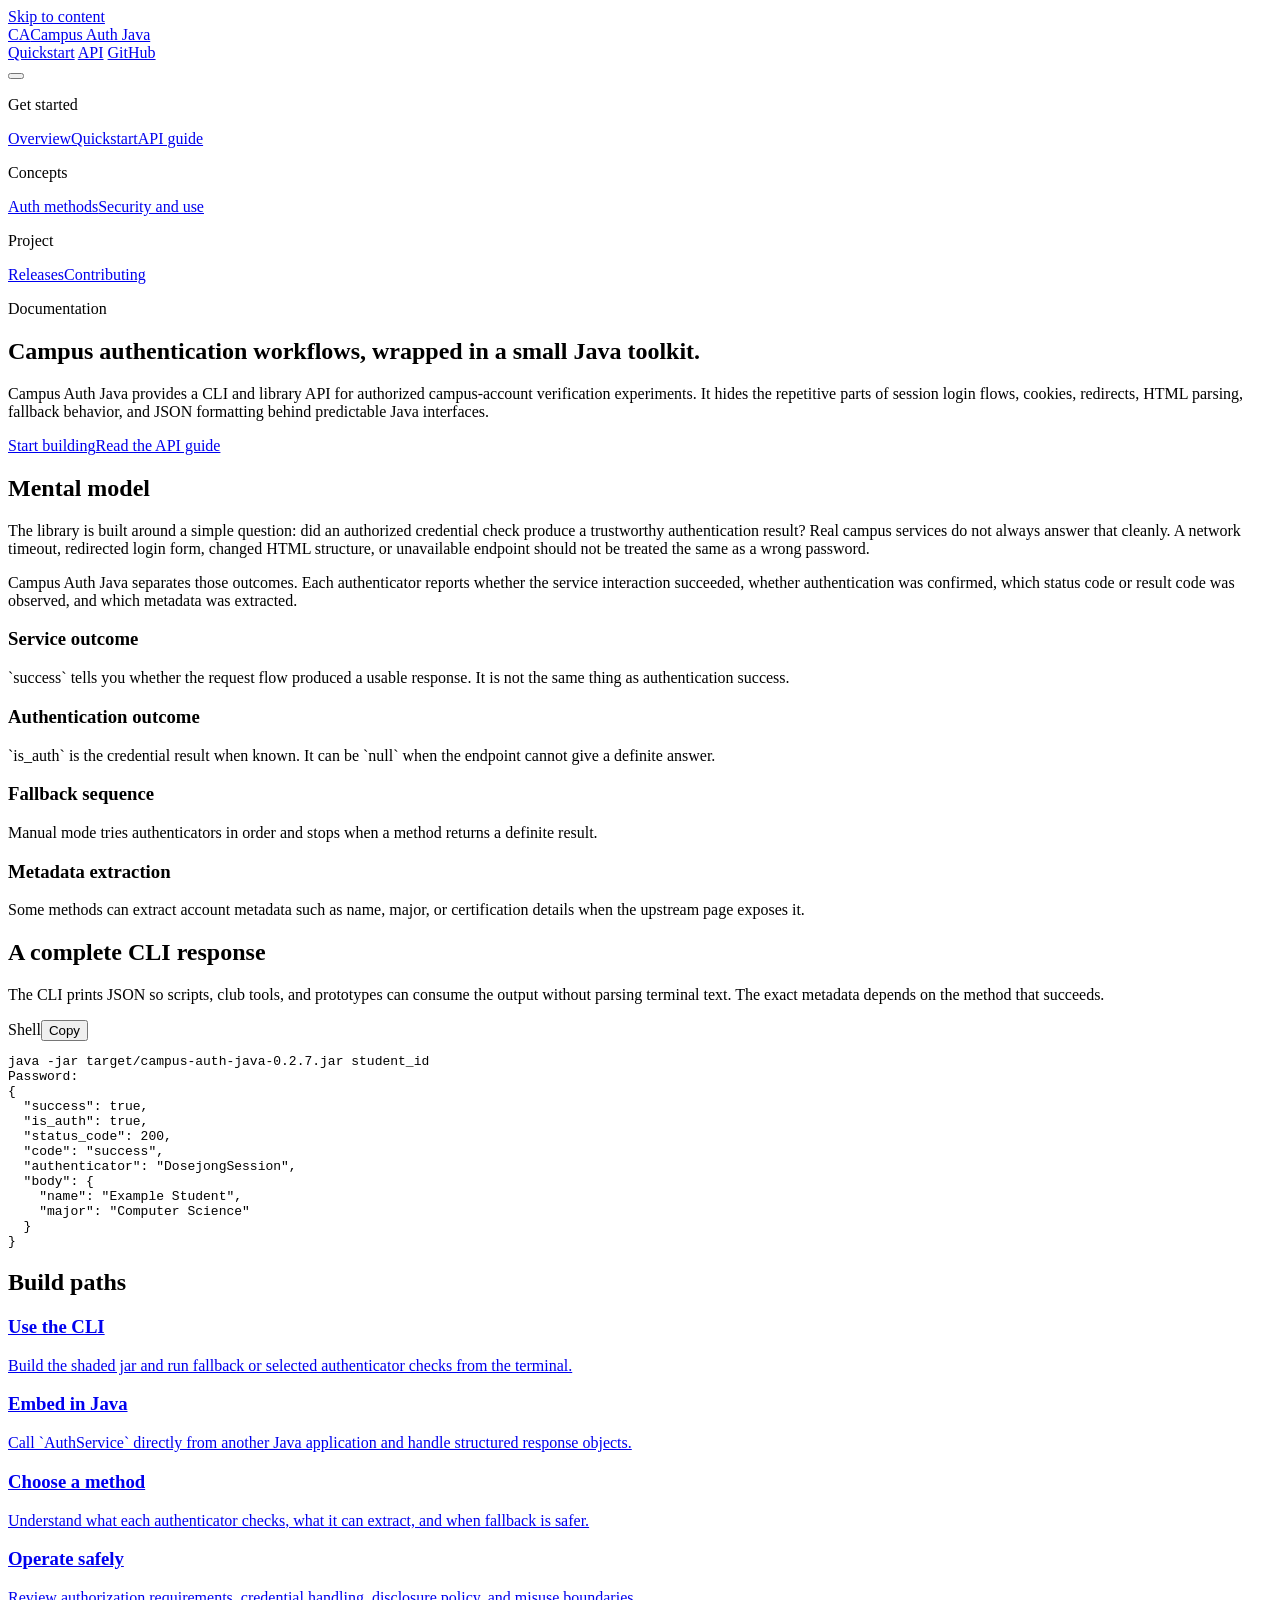
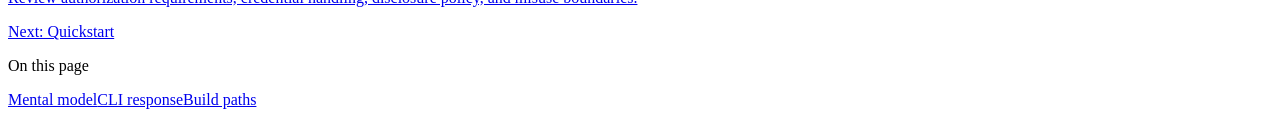
==== commit 8a7ee8af: "Polish docs and release metadata" ====
--- a/docs/index.html
+++ b/docs/index.html
@@ -4,333 +4,76 @@
     <meta charset="utf-8" />
     <meta name="viewport" content="width=device-width, initial-scale=1" />
     <title>Campus Auth Java Documentation</title>
-    <meta
-      name="description"
-      content="Production documentation for Campus Auth Java, a Java library and CLI for campus member account authentication."
-    />
+    <meta name="description" content="Developer documentation for Campus Auth Java, a Java library and CLI for authorized campus authentication workflows." />
     <meta name="theme-color" content="#ffffff" />
-    <link rel="icon" href="./assets/favicon.svg" type="image/svg+xml" />
-    <link rel="preload" href="./styles.css" as="style" />
-    <link rel="stylesheet" href="./styles.css" />
+    <link rel="icon" href="/assets/favicon.svg" type="image/svg+xml" />
+    <link rel="stylesheet" href="/styles.css" />
   </head>
-  <body>
+  <body data-page="home">
     <a class="skip-link" href="#main">Skip to content</a>
-
     <header class="topbar">
       <div class="topbar__inner">
-        <a class="brand" href="#overview" aria-label="Campus Auth Java home">
-          <span class="brand__mark" aria-hidden="true">CA</span>
-          <span class="brand__text">Campus Auth Java</span>
-        </a>
-
-        <nav class="topnav" aria-label="Primary navigation">
-          <a href="#quickstart">Quickstart</a>
-          <a href="#cli">CLI</a>
-          <a href="#library-api">API</a>
-          <a href="#release">Release</a>
+        <a class="brand" href="/"><span class="brand__mark">CA</span><span>Campus Auth Java</span></a>
+        <nav class="top-actions" aria-label="Utility navigation">
+          <a href="/quickstart/">Quickstart</a>
+          <a href="/api/">API</a>
+          <a href="https://github.com/UsmanovMahmudkhan/campus-auth-java">GitHub</a>
         </nav>
-
-        <div class="topbar__actions">
-          <a class="ghost-link" href="../README.md">README</a>
-          <a class="button button--dark" href="https://github.com/UsmanovMahmudkhan/campus-auth-java">GitHub</a>
-          <button class="menu-button" type="button" aria-expanded="false" aria-controls="sidebar">
-            <span></span>
-            <span></span>
-            <span></span>
-            <span class="sr-only">Toggle navigation</span>
-          </button>
-        </div>
+        <button class="menu-button" type="button" aria-expanded="false" aria-controls="sidebar"><span></span><span></span><span></span></button>
       </div>
     </header>
-
     <div class="docs-shell">
       <aside class="sidebar" id="sidebar" aria-label="Documentation navigation">
-        <div class="sidebar__section">
-          <p class="sidebar__label">Get started</p>
-          <a href="#overview">Overview</a>
-          <a href="#install">Install</a>
-          <a href="#quickstart">Quickstart</a>
-        </div>
-        <div class="sidebar__section">
-          <p class="sidebar__label">Use the toolkit</p>
-          <a href="#cli">Command line</a>
-          <a href="#library-api">Library API</a>
-          <a href="#responses">Responses</a>
-          <a href="#auth-methods">Auth methods</a>
-        </div>
-        <div class="sidebar__section">
-          <p class="sidebar__label">Project</p>
-          <a href="#security">Security notes</a>
-          <a href="#release">Release v0.3.4</a>
-          <a href="#resources">Resources</a>
-        </div>
+        <div class="sidebar__group"><p class="sidebar__label">Get started</p><a href="/" data-nav="home">Overview</a><a href="/quickstart/" data-nav="quickstart">Quickstart</a><a href="/api/" data-nav="api">API guide</a></div>
+        <div class="sidebar__group"><p class="sidebar__label">Concepts</p><a href="/auth-methods/" data-nav="auth-methods">Auth methods</a><a href="/security/" data-nav="security">Security and use</a></div>
+        <div class="sidebar__group"><p class="sidebar__label">Project</p><a href="/releases/" data-nav="releases">Releases</a><a href="/contributing/" data-nav="contributing">Contributing</a></div>
       </aside>
+      <main class="doc-main" id="main">
+        <article>
+          <p class="doc-kicker">Documentation</p>
+          <h1>Campus authentication workflows, wrapped in a small Java toolkit.</h1>
+          <p class="lead">Campus Auth Java provides a CLI and library API for authorized campus-account verification experiments. It hides the repetitive parts of session login flows, cookies, redirects, HTML parsing, fallback behavior, and JSON formatting behind predictable Java interfaces.</p>
+          <div class="doc-actions"><a class="button" href="/quickstart/">Start building</a><a class="button button--light" href="/api/">Read the API guide</a></div>
 
-      <main class="content" id="main">
-        <section class="hero-section" id="overview">
-          <div class="hero-section__copy">
-            <p class="version-line">Documentation for v0.3.4</p>
-            <h1>Java library and CLI for campus member account authentication.</h1>
-            <p class="lead">
-              Campus Auth Java wraps session-based login checks, HTML parsing, fallback authentication
-              methods, and structured JSON output in a small Java 11 toolkit.
-            </p>
-            <div class="hero-section__actions" aria-label="Primary actions">
-              <a class="button button--dark" href="#quickstart">Get started</a>
-              <a class="button button--light" href="#library-api">View API reference</a>
-            </div>
+          <h2 id="mental-model">Mental model</h2>
+          <p>The library is built around a simple question: did an authorized credential check produce a trustworthy authentication result? Real campus services do not always answer that cleanly. A network timeout, redirected login form, changed HTML structure, or unavailable endpoint should not be treated the same as a wrong password.</p>
+          <p>Campus Auth Java separates those outcomes. Each authenticator reports whether the service interaction succeeded, whether authentication was confirmed, which status code or result code was observed, and which metadata was extracted.</p>
+          <div class="concept-grid">
+            <section class="concept-card"><h3>Service outcome</h3><p>`success` tells you whether the request flow produced a usable response. It is not the same thing as authentication success.</p></section>
+            <section class="concept-card"><h3>Authentication outcome</h3><p>`is_auth` is the credential result when known. It can be `null` when the endpoint cannot give a definite answer.</p></section>
+            <section class="concept-card"><h3>Fallback sequence</h3><p>Manual mode tries authenticators in order and stops when a method returns a definite result.</p></section>
+            <section class="concept-card"><h3>Metadata extraction</h3><p>Some methods can extract account metadata such as name, major, or certification details when the upstream page exposes it.</p></section>
           </div>
 
-          <div class="terminal-preview" aria-label="Example command output">
-            <div class="terminal-preview__chrome">
-              <span></span>
-              <span></span>
-              <span></span>
-            </div>
-            <pre><code>java -jar target/campus-auth-java-0.3.4.jar student_id
+          <h2 id="example">A complete CLI response</h2>
+          <p>The CLI prints JSON so scripts, club tools, and prototypes can consume the output without parsing terminal text. The exact metadata depends on the method that succeeds.</p>
+          <div class="code-block"><div class="code-block__header"><span>Shell</span><button type="button" data-copy="java -jar target/campus-auth-java-0.2.7.jar student_id">Copy</button></div><pre><code>java -jar target/campus-auth-java-0.2.7.jar student_id
 Password:
 {
   "success": true,
   "is_auth": true,
   "status_code": 200,
   "code": "success",
-  "authenticator": "DosejongSession"
-}</code></pre>
+  "authenticator": "DosejongSession",
+  "body": {
+    "name": "Example Student",
+    "major": "Computer Science"
+  }
+}</code></pre></div>
+
+          <h2 id="build-paths">Build paths</h2>
+          <div class="path-grid">
+            <a class="path-card" href="/quickstart/"><h3>Use the CLI</h3><p>Build the shaded jar and run fallback or selected authenticator checks from the terminal.</p></a>
+            <a class="path-card" href="/api/"><h3>Embed in Java</h3><p>Call `AuthService` directly from another Java application and handle structured response objects.</p></a>
+            <a class="path-card" href="/auth-methods/"><h3>Choose a method</h3><p>Understand what each authenticator checks, what it can extract, and when fallback is safer.</p></a>
+            <a class="path-card" href="/security/"><h3>Operate safely</h3><p>Review authorization requirements, credential handling, disclosure policy, and misuse boundaries.</p></a>
           </div>
-        </section>
 
-        <section class="section" id="install">
-          <div class="section__heading">
-            <p class="section__kicker">Install</p>
-            <h2>Build from source with Maven.</h2>
-          </div>
-          <p>
-            The project ships as a standard Maven package. Build once, then use the shaded jar from
-            `target/` in local scripts, automation, or Java services.
-          </p>
-          <div class="code-block">
-            <div class="code-block__header">
-              <span>Shell</span>
-              <button type="button" data-copy="git clone https://github.com/UsmanovMahmudkhan/campus-auth-java.git&#10;cd campus-auth-java&#10;mvn clean package">Copy</button>
-            </div>
-            <pre><code>git clone https://github.com/UsmanovMahmudkhan/campus-auth-java.git
-cd campus-auth-java
-mvn clean package</code></pre>
-          </div>
-        </section>
-
-        <section class="section" id="quickstart">
-          <div class="section__heading">
-            <p class="section__kicker">Quickstart</p>
-            <h2>Run the fallback authenticator.</h2>
-          </div>
-          <p>
-            Manual mode runs the configured authenticator sequence until it receives a definite
-            authentication result. If a method cannot determine the result, the next method is tried.
-          </p>
-          <div class="steps">
-            <article>
-              <span>1</span>
-              <h3>Build</h3>
-              <p>Create the runnable jar with Maven.</p>
-              <code>mvn clean package</code>
-            </article>
-            <article>
-              <span>2</span>
-              <h3>Run</h3>
-              <p>Pass an id and password, or omit the password for a prompt.</p>
-              <code>java -jar target/campus-auth-java-0.3.4.jar &lt;id&gt;</code>
-            </article>
-            <article>
-              <span>3</span>
-              <h3>Read JSON</h3>
-              <p>Use `success`, `is_auth`, `code`, and `body` to decide how to continue.</p>
-              <code>{"code":"success","is_auth":true}</code>
-            </article>
-          </div>
-        </section>
-
-        <section class="section" id="cli">
-          <div class="section__heading">
-            <p class="section__kicker">CLI</p>
-            <h2>Command line usage.</h2>
-          </div>
-          <div class="api-grid">
-            <div>
-              <h3>Automatic fallback</h3>
-              <p>Runs the default sequence: `PortalSSOToken`, `ClassicSession`, `MoodlerSession`, `DosejongSession`.</p>
-            </div>
-            <div class="code-block code-block--compact">
-              <pre><code>java -jar target/campus-auth-java-0.3.4.jar &lt;id&gt; &lt;password&gt;</code></pre>
-            </div>
-            <div>
-              <h3>Specific authenticator</h3>
-              <p>Choose one method when you know exactly which service flow you need.</p>
-            </div>
-            <div class="code-block code-block--compact">
-              <pre><code>java -jar target/campus-auth-java-0.3.4.jar &lt;id&gt; &lt;password&gt; PortalSSOToken</code></pre>
-            </div>
-            <div>
-              <h3>Ordered subset</h3>
-              <p>Pass a comma-separated list to run only selected methods in order.</p>
-            </div>
-            <div class="code-block code-block--compact">
-              <pre><code>java -jar target/campus-auth-java-0.3.4.jar &lt;id&gt; &lt;password&gt; PortalSSOToken,DosejongSession</code></pre>
-            </div>
-          </div>
-        </section>
-
-        <section class="section" id="library-api">
-          <div class="section__heading">
-            <p class="section__kicker">API reference</p>
-            <h2>Call the toolkit from Java.</h2>
-          </div>
-          <p>
-            `AuthService` is the main entry point. Use `AuthResult` for fallback flows and
-            `AuthResponse` for a single selected authenticator.
-          </p>
-          <div class="code-block">
-            <div class="code-block__header">
-              <span>Java</span>
-              <button type="button" data-copy='import campus.auth.java.AuthMethod;&#10;import campus.auth.java.AuthResponse;&#10;import campus.auth.java.AuthResult;&#10;import campus.auth.java.AuthService;&#10;&#10;AuthResult result = AuthService.authenticate("student_id", "password");&#10;&#10;AuthResponse portal = AuthService.authenticate(&#10;    "student_id",&#10;    "password",&#10;    AuthMethod.PORTAL_SSO_TOKEN&#10;);'>Copy</button>
-            </div>
-            <pre><code>import campus.auth.java.AuthMethod;
-import campus.auth.java.AuthResponse;
-import campus.auth.java.AuthResult;
-import campus.auth.java.AuthService;
-
-AuthResult result = AuthService.authenticate("student_id", "password");
-
-AuthResponse portal = AuthService.authenticate(
-    "student_id",
-    "password",
-    AuthMethod.PORTAL_SSO_TOKEN
-);</code></pre>
-          </div>
-        </section>
-
-        <section class="section" id="responses">
-          <div class="section__heading">
-            <p class="section__kicker">Responses</p>
-            <h2>Structured output for every outcome.</h2>
-          </div>
-          <div class="response-table" role="table" aria-label="Response fields">
-            <div role="row">
-              <span role="columnheader">Field</span>
-              <span role="columnheader">Type</span>
-              <span role="columnheader">Meaning</span>
-            </div>
-            <div role="row">
-              <span role="cell">success</span>
-              <span role="cell">boolean</span>
-              <span role="cell">Whether the service returned a usable response.</span>
-            </div>
-            <div role="row">
-              <span role="cell">is_auth</span>
-              <span role="cell">boolean or null</span>
-              <span role="cell">Definite authentication result, or null when unknown.</span>
-            </div>
-            <div role="row">
-              <span role="cell">status_code</span>
-              <span role="cell">integer or null</span>
-              <span role="cell">HTTP status code, or null for timeouts.</span>
-            </div>
-            <div role="row">
-              <span role="cell">code</span>
-              <span role="cell">string</span>
-              <span role="cell">Machine-readable result code.</span>
-            </div>
-            <div role="row">
-              <span role="cell">body</span>
-              <span role="cell">object</span>
-              <span role="cell">Metadata, messages, or extracted member data.</span>
-            </div>
-          </div>
-        </section>
-
-        <section class="section" id="auth-methods">
-          <div class="section__heading">
-            <p class="section__kicker">Auth methods</p>
-            <h2>Supported strategies.</h2>
-          </div>
-          <div class="method-list">
-            <article>
-              <h3>PortalSSOToken</h3>
-              <p>Checks portal SSO token behavior and maps known failure branches to stable response codes.</p>
-            </article>
-            <article>
-              <h3>ClassicSession</h3>
-              <p>Uses a session flow and extracts profile plus classic reading certification metadata.</p>
-            </article>
-            <article>
-              <h3>MoodlerSession</h3>
-              <p>Uses the LMS login flow and extracts name and major when the member panel is present.</p>
-            </article>
-            <article>
-              <h3>DosejongSession</h3>
-              <p>Uses a session login and extracts name plus major from the account information block.</p>
-            </article>
-          </div>
-        </section>
-
-        <section class="section" id="security">
-          <div class="section__heading">
-            <p class="section__kicker">Security</p>
-            <h2>Handle credentials carefully.</h2>
-          </div>
-          <ul class="check-list">
-            <li>Pass credentials at runtime. Do not commit secrets or `.env` files.</li>
-            <li>Prefer the interactive password prompt when running the CLI locally.</li>
-            <li>Check `is_auth` and `success` separately so server failures are not treated as credential failures.</li>
-            <li>Keep build output out of version control; `target/` is ignored.</li>
-          </ul>
-        </section>
-
-        <section class="section" id="release">
-          <div class="section__heading">
-            <p class="section__kicker">Release</p>
-            <h2>v0.3.4 release notes.</h2>
-          </div>
-          <div class="release-panel">
-            <div>
-              <h3>What shipped</h3>
-              <p>
-                A Java 11 Maven project with CLI output, library APIs, multiple authenticator
-                implementations, session handling, timeout-safe responses, and Markdown documentation.
-              </p>
-            </div>
-            <a class="button button--light" href="../RELEASE_NOTES.md">Read release notes</a>
-          </div>
-        </section>
-
-        <section class="section section--last" id="resources">
-          <div class="section__heading">
-            <p class="section__kicker">Resources</p>
-            <h2>Project files.</h2>
-          </div>
-          <div class="resource-links">
-            <a href="../README.md">README</a>
-            <a href="../CHANGELOG.md">Changelog</a>
-            <a href="../RELEASE_NOTES.md">Release notes</a>
-            <a href="../LICENSE">License</a>
-          </div>
-        </section>
+          <div class="footer-nav"><span></span><a href="/quickstart/">Next: Quickstart</a></div>
+        </article>
       </main>
-
-      <aside class="toc" aria-label="On this page">
-        <p>On this page</p>
-        <a href="#overview">Overview</a>
-        <a href="#install">Install</a>
-        <a href="#quickstart">Quickstart</a>
-        <a href="#cli">CLI</a>
-        <a href="#library-api">Library API</a>
-        <a href="#responses">Responses</a>
-        <a href="#auth-methods">Auth methods</a>
-        <a href="#security">Security</a>
-        <a href="#release">Release</a>
-      </aside>
+      <aside class="toc" aria-label="On this page"><p class="toc__label">On this page</p><a href="#mental-model">Mental model</a><a href="#example">CLI response</a><a href="#build-paths">Build paths</a></aside>
     </div>
-
-    <script src="./app.js" defer></script>
+    <script src="/app.js" defer></script>
   </body>
 </html>
